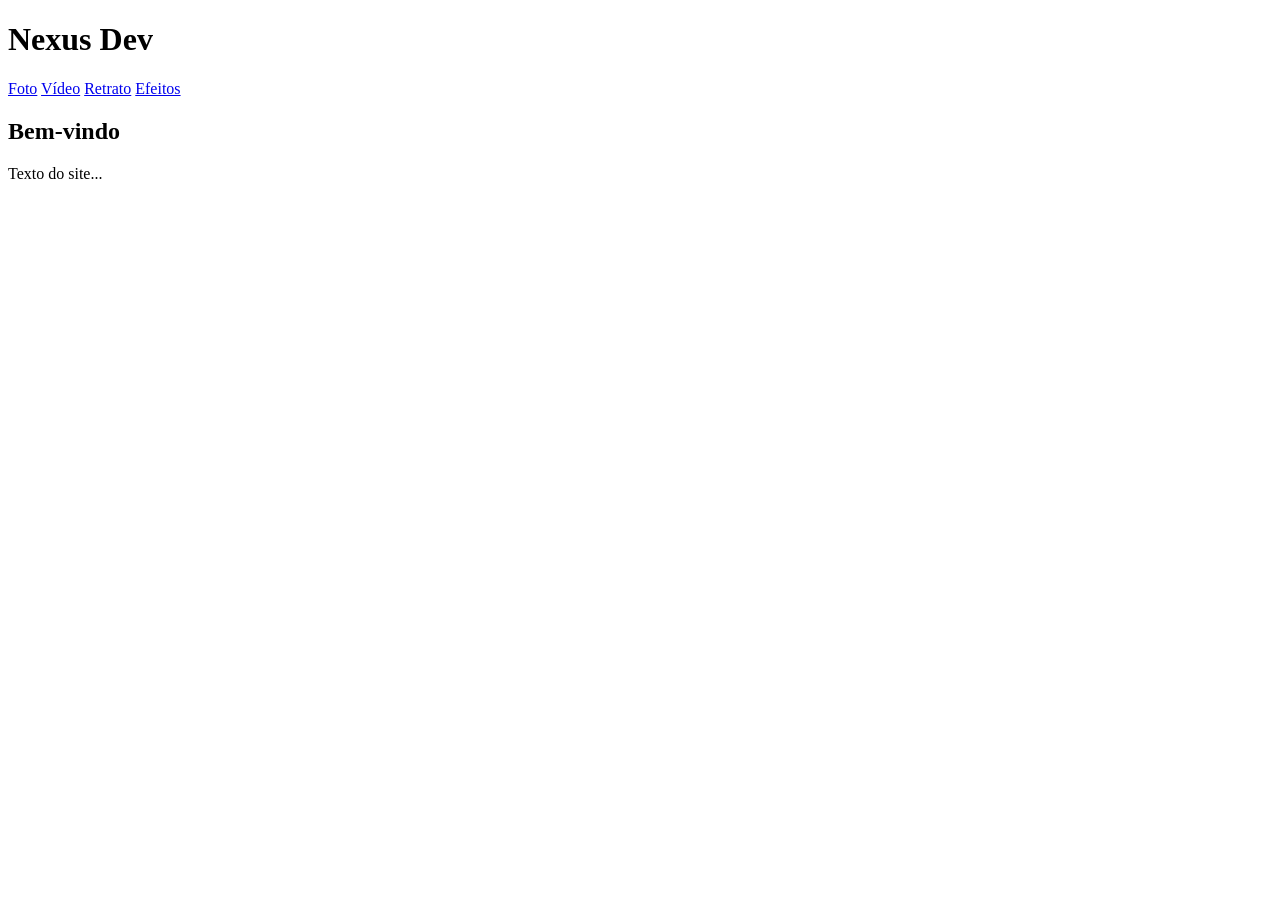
==== index.html @ 60ee3e9d "refactor: Refatorando estrutura do projeto" ====
<!DOCTYPE html>
<html lang="en">
<head>
    <meta charset="UTF-8">
    <meta name="viewport" content="width=device-width, initial-scale=1.0">
    <link rel="stylesheet" href="./src/css/estilo.css">
    <title>Nexus Dev</title>
</head>

<body>

    <header>
        <h1>Nexus Dev</h1>
        <nav>
            <a href="./pages/foto.html">Foto</a>
            <a href="./pages/video.html">Vídeo</a>
            <a href="./pages/retrato.html">Retrato</a>
            <a href="./pages/efeitos.html">Efeitos</a>
        </nav>
    </header>

    <main>

        <section>
            <h2>Bem-vindo</h2>
            <p>Texto do site...</p>
        </section>

    </main>

    <script src="./src/js/camera.js"></script>

</body>

</html>
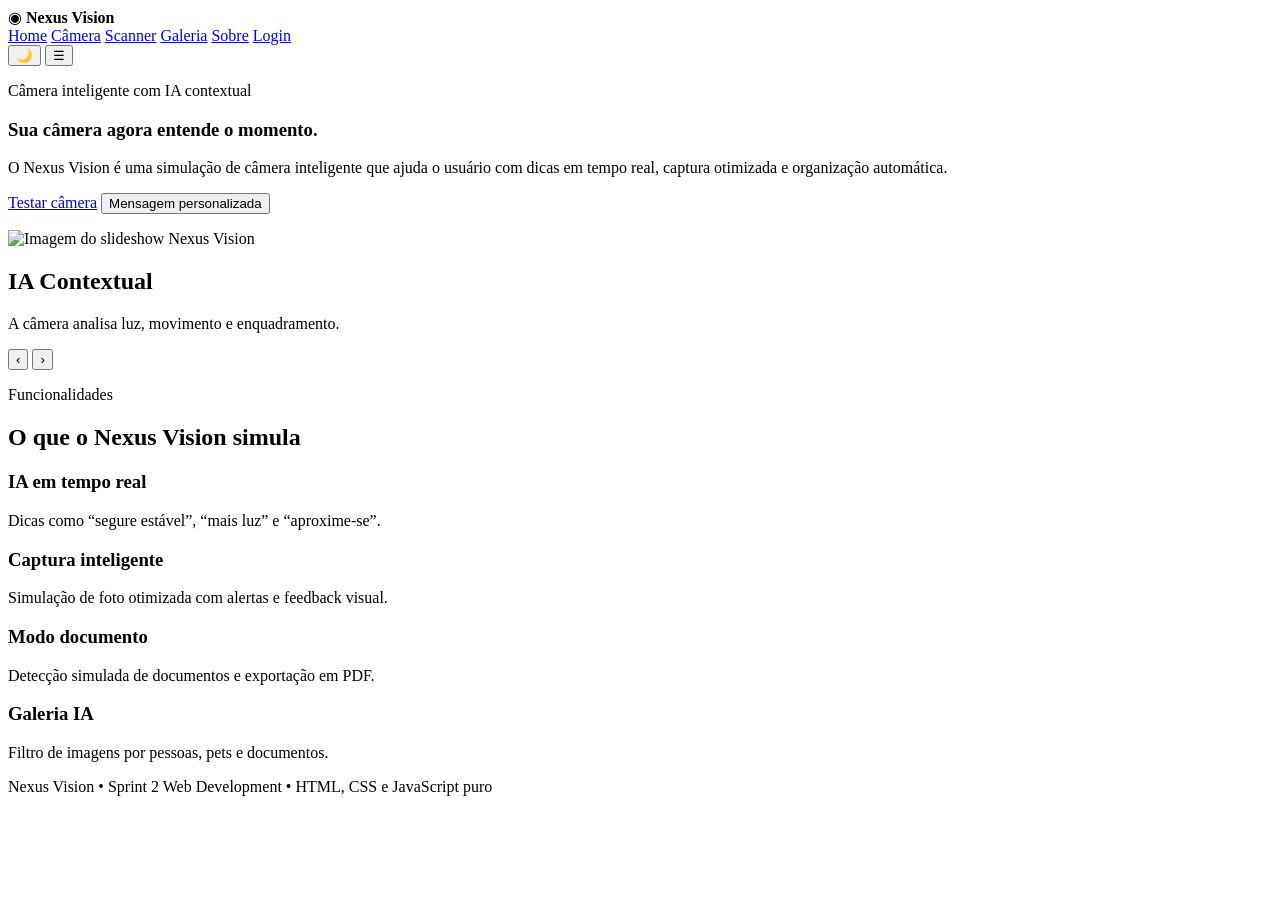
==== commit 5ec803d8: "feat: Estruturando página do html" ====
--- a/index.html
+++ b/index.html
@@ -1,35 +1,110 @@
 <!DOCTYPE html>
-<html lang="en">
+<html lang="pt-BR">
 <head>
     <meta charset="UTF-8">
     <meta name="viewport" content="width=device-width, initial-scale=1.0">
-    <link rel="stylesheet" href="./src/css/estilo.css">
-    <title>Nexus Dev</title>
+    <title>Nexus Vision | Câmera Inteligente</title>
+    <link rel="stylesheet" href="css/style.css">
 </head>
 
 <body>
 
-    <header>
-        <h1>Nexus Dev</h1>
-        <nav>
-            <a href="./pages/foto.html">Foto</a>
-            <a href="./pages/video.html">Vídeo</a>
-            <a href="./pages/retrato.html">Retrato</a>
-            <a href="./pages/efeitos.html">Efeitos</a>
+    <header class="site-header">
+        <div class="logo">
+            <span>◉</span>
+            <strong>Nexus Vision</strong>
+        </div>
+
+        <nav class="navbar" id="navbar">
+            <a href="index.html">Home</a>
+            <a href="camera.html">Câmera</a>
+            <a href="scanner.html">Scanner</a>
+            <a href="galeria.html">Galeria</a>
+            <a href="sobre.html">Sobre</a>
+            <a href="login.html" class="login-link">Login</a>
         </nav>
+
+        <button id="themeBtn" class="theme-btn">🌙</button>
+        <button id="menuBtn" class="menu-btn">☰</button>
     </header>
 
     <main>
 
-        <section>
-            <h2>Bem-vindo</h2>
-            <p>Texto do site...</p>
+        <section class="hero">
+            <article class="hero-text">
+                <p class="tag">Câmera inteligente com IA contextual</p>
+
+                <h1>Sua câmera agora entende o momento.</h1>
+
+                <p>
+                    O Nexus Vision é uma simulação de câmera inteligente que ajuda o usuário
+                    com dicas em tempo real, captura otimizada e organização automática.
+                </p>
+
+                <div class="hero-actions">
+                    <a href="camera.html" class="primary-btn">Testar câmera</a>
+                    <button id="welcomeBtn" class="secondary-btn">Mensagem personalizada</button>
+                </div>
+
+                <p id="welcomeMessage" class="welcome-message"></p>
+            </article>
+
+            <article class="hero-card">
+                <div class="phone-mockup">
+                    <div class="phone-top"></div>
+
+                    <div class="phone-screen">
+                        <div id="slideBox" class="slide-box">
+                            <img id="slideImage" src="img/banner-ia.svg" alt="Imagem do slideshow Nexus Vision">
+                        </div>
+
+                        <h2 id="slideTitle">IA Contextual</h2>
+                        <p id="slideText">A câmera analisa luz, movimento e enquadramento.</p>
+
+                        <div class="slide-controls">
+                            <button id="prevSlide">‹</button>
+                            <button id="nextSlide">›</button>
+                        </div>
+                    </div>
+                </div>
+            </article>
+        </section>
+
+        <section class="features">
+            <header class="section-header">
+                <p class="tag">Funcionalidades</p>
+                <h2>O que o Nexus Vision simula</h2>
+            </header>
+
+            <div class="cards">
+                <article class="card">
+                    <h3>IA em tempo real</h3>
+                    <p>Dicas como “segure estável”, “mais luz” e “aproxime-se”.</p>
+                </article>
+
+                <article class="card">
+                    <h3>Captura inteligente</h3>
+                    <p>Simulação de foto otimizada com alertas e feedback visual.</p>
+                </article>
+
+                <article class="card">
+                    <h3>Modo documento</h3>
+                    <p>Detecção simulada de documentos e exportação em PDF.</p>
+                </article>
+
+                <article class="card">
+                    <h3>Galeria IA</h3>
+                    <p>Filtro de imagens por pessoas, pets e documentos.</p>
+                </article>
+            </div>
         </section>
 
     </main>
 
-    <script src="./src/js/camera.js"></script>
+    <footer class="site-footer">
+        <p>Nexus Vision • Sprint 2 Web Development • HTML, CSS e JavaScript puro</p>
+    </footer>
 
+    <script src="js/main.js"></script>
 </body>
-
 </html>
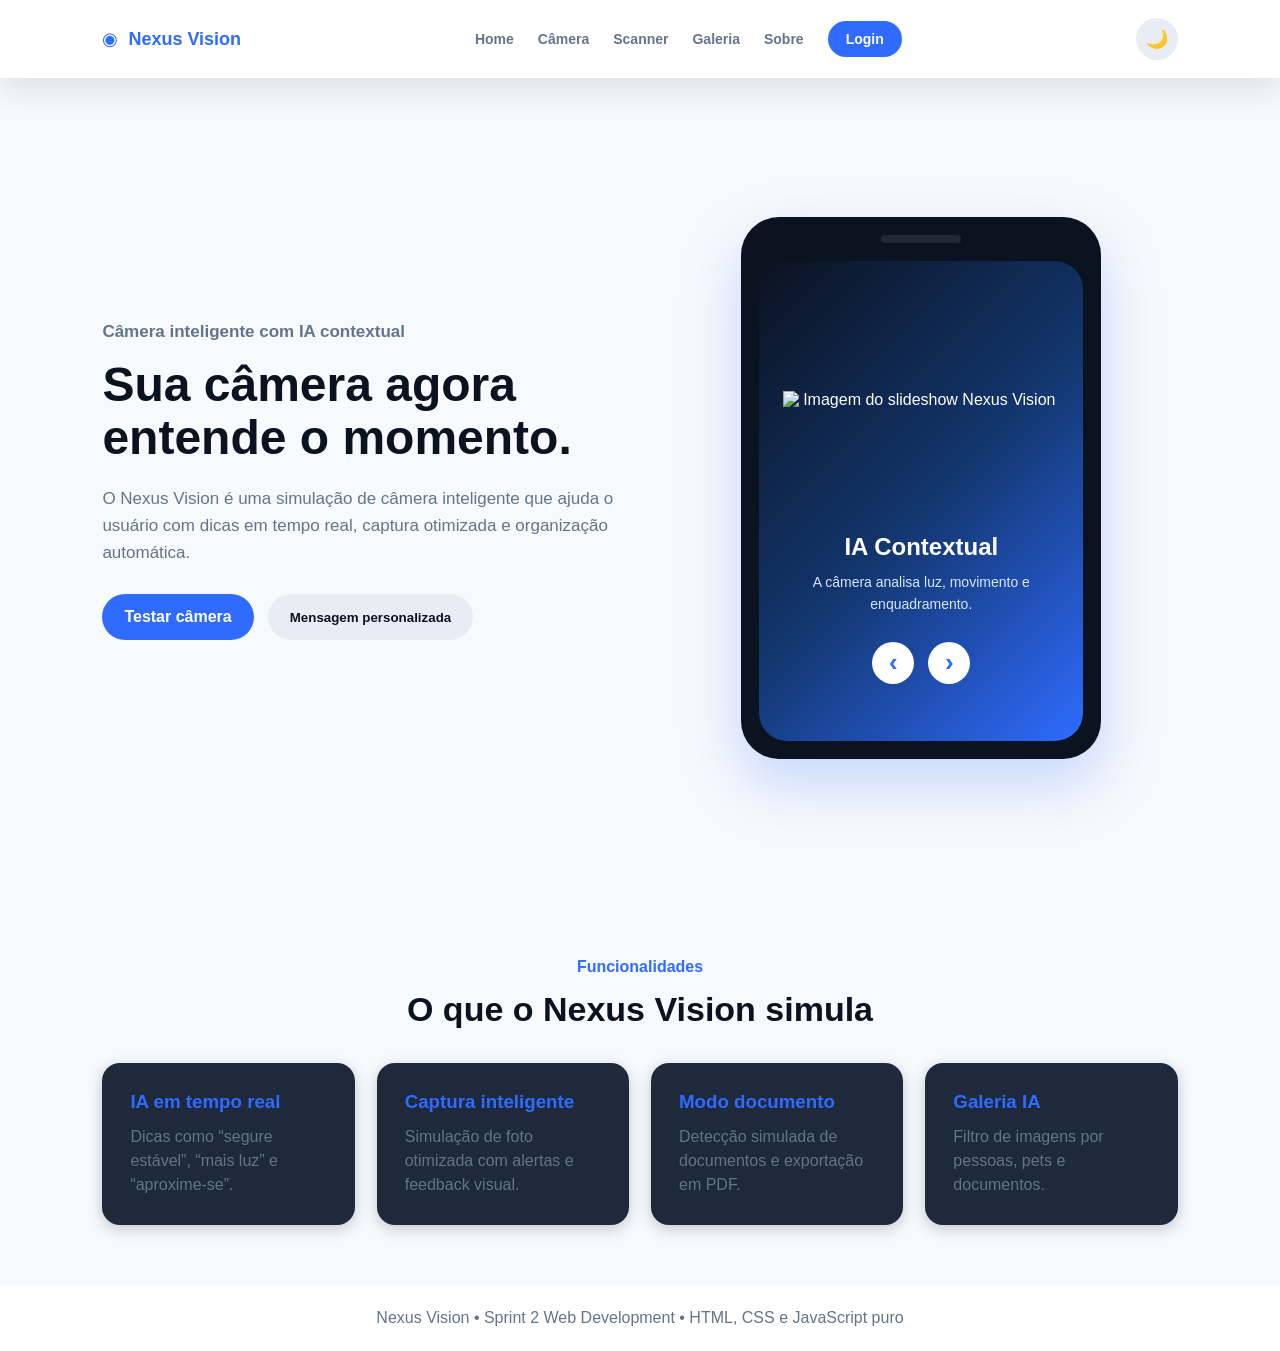
==== commit 5b313098: "fix: ajustando câmera traseira no scanner" ====
--- a/index.html
+++ b/index.html
@@ -4,7 +4,7 @@
     <meta charset="UTF-8">
     <meta name="viewport" content="width=device-width, initial-scale=1.0">
     <title>Nexus Vision | Câmera Inteligente</title>
-    <link rel="stylesheet" href="css/style.css">
+    <link rel="stylesheet" href="./src/css/estilo.css">
 </head>
 
 <body>
@@ -16,12 +16,12 @@
         </div>
 
         <nav class="navbar" id="navbar">
-            <a href="index.html">Home</a>
-            <a href="camera.html">Câmera</a>
-            <a href="scanner.html">Scanner</a>
-            <a href="galeria.html">Galeria</a>
-            <a href="sobre.html">Sobre</a>
-            <a href="login.html" class="login-link">Login</a>
+            <a href="./index.html">Home</a>
+            <a href="./pages/camera.html">Câmera</a>
+            <a href="./pages/scanner.html">Scanner</a>
+            <a href="./pages/galeria.html">Galeria</a>
+            <a href="./pages/sobre.html">Sobre</a>
+            <a href="./pages/login.html" class="login-link">Login</a>
         </nav>
 
         <button id="themeBtn" class="theme-btn">🌙</button>
@@ -42,7 +42,7 @@
                 </p>
 
                 <div class="hero-actions">
-                    <a href="camera.html" class="primary-btn">Testar câmera</a>
+                    <a href="./pages/camera.html" class="primary-btn">Testar câmera</a>
                     <button id="welcomeBtn" class="secondary-btn">Mensagem personalizada</button>
                 </div>
 
@@ -105,6 +105,8 @@
         <p>Nexus Vision • Sprint 2 Web Development • HTML, CSS e JavaScript puro</p>
     </footer>
 
-    <script src="js/main.js"></script>
+    <script src="./src/js/main.js"></script>
+     <script src="./src/js/tema.js"></script>
+    
 </body>
 </html>
--- a/src/css/estilo.css
+++ b/src/css/estilo.css
@@ -0,0 +1,655 @@
+:root {
+    --blue: #2F6BFF;
+    --light-blue: #5CAEFF;
+    --navy: #0B1220;
+    --gray: #64748B;
+    --light-gray: #E8EDF5;
+    --white: #FFFFFF;
+    --bg: #F7FAFC;
+    --text: #0B1220;
+    --card: #FFFFFF;
+    --shadow: 0 10px 35px rgba(15, 23, 42, 0.12);
+}
+
+.dark-mode {
+    --bg: #0B1220;
+    --text: #FFFFFF;
+    --card: #111827;
+    --gray: #AEB7C6;
+    --light-gray: #1F2937;
+    --shadow: 0 10px 35px rgba(0, 0, 0, 0.35);
+}
+
+* {
+    margin: 0;
+    padding: 0;
+    box-sizing: border-box;
+}
+
+body {
+    font-family: Arial, Helvetica, sans-serif;
+    background: var(--bg);
+    color: var(--text);
+}
+
+a {
+    text-decoration: none;
+    color: inherit;
+}
+
+button {
+    cursor: pointer;
+    font-family: inherit;
+}
+
+.site-header {
+    width: 100%;
+    padding: 18px 8%;
+    display: flex;
+    align-items: center;
+    justify-content: space-between;
+    background: var(--card);
+    box-shadow: var(--shadow);
+    position: sticky;
+    top: 0;
+    z-index: 20;
+}
+
+.logo {
+    display: flex;
+    align-items: center;
+    gap: 10px;
+    color: var(--blue);
+    font-size: 18px;
+}
+
+.navbar {
+    display: flex;
+    align-items: center;
+    gap: 24px;
+}
+
+.navbar a {
+    color: var(--gray);
+    font-weight: bold;
+    font-size: 14px;
+}
+
+.navbar a:hover {
+    color: var(--blue);
+}
+
+.login-link {
+    background: var(--blue);
+    color: white !important;
+    padding: 10px 18px;
+    border-radius: 20px;
+}
+
+.theme-btn,
+.menu-btn {
+    border: none;
+    background: var(--light-gray);
+    color: var(--text);
+    width: 42px;
+    height: 42px;
+    border-radius: 50%;
+    font-size: 18px;
+}
+
+.menu-btn {
+    display: none;
+}
+
+.hero {
+    min-height: calc(100vh - 80px);
+    padding: 70px 8%;
+    display: flex;
+    align-items: center;
+    justify-content: space-between;
+    gap: 50px;
+}
+
+.hero-text,
+.hero-card {
+    flex: 1;
+}
+
+.tag {
+    color: var(--blue);
+    font-weight: bold;
+    margin-bottom: 14px;
+}
+
+.hero h1 {
+    font-size: 48px;
+    line-height: 1.1;
+    margin-bottom: 20px;
+}
+
+.hero p {
+    color: var(--gray);
+    font-size: 17px;
+    line-height: 1.6;
+}
+
+.hero-actions {
+    margin-top: 28px;
+    display: flex;
+    gap: 14px;
+    flex-wrap: wrap;
+}
+
+.primary-btn,
+.secondary-btn {
+    padding: 14px 22px;
+    border-radius: 24px;
+    font-weight: bold;
+    border: none;
+}
+
+.primary-btn {
+    background: var(--blue);
+    color: white;
+}
+
+.secondary-btn {
+    background: var(--light-gray);
+    color: var(--text);
+}
+
+.welcome-message {
+    margin-top: 18px;
+    font-weight: bold;
+    color: var(--blue) !important;
+}
+
+.phone-mockup {
+    max-width: 360px;
+    margin: 0 auto;
+    background: var(--navy);
+    border-radius: 38px;
+    padding: 18px;
+    box-shadow: 0 25px 60px rgba(47, 107, 255, 0.25);
+}
+
+.phone-top {
+    width: 80px;
+    height: 8px;
+    background: #1F2937;
+    border-radius: 20px;
+    margin: 0 auto 18px;
+}
+
+.phone-screen {
+    min-height: 480px;
+    border-radius: 28px;
+    background: linear-gradient(135deg, #0B1220, #12356B, #2F6BFF);
+    padding: 24px;
+    color: white;
+    text-align: center;
+}
+
+.slide-box {
+    height: 230px;
+    display: flex;
+    align-items: center;
+    justify-content: center;
+}
+
+.slide-box img {
+    width: 100%;
+    max-height: 220px;
+}
+
+.phone-screen h2 {
+    margin: 18px 0 10px;
+}
+
+.phone-screen p {
+    color: #D9E6FF;
+    font-size: 14px;
+}
+
+.slide-controls {
+    margin-top: 26px;
+    display: flex;
+    justify-content: center;
+    gap: 14px;
+}
+
+.slide-controls button {
+    width: 42px;
+    height: 42px;
+    border-radius: 50%;
+    border: none;
+    background: white;
+    color: var(--blue);
+    font-size: 26px;
+    font-weight: bold;
+}
+
+.features {
+    padding: 60px 8%;
+}
+
+.section-header {
+    text-align: center;
+    margin-bottom: 34px;
+}
+
+.section-header h2 {
+    font-size: 34px;
+}
+
+.cards {
+    display: flex;
+    gap: 22px;
+    flex-wrap: wrap;
+}
+
+.card {
+    flex: 1 1 230px;
+    background: var(--card);
+    padding: 28px;
+    border-radius: 24px;
+    box-shadow: var(--shadow);
+}
+
+.card h3 {
+    margin-bottom: 12px;
+    color: var(--blue);
+}
+
+.card p {
+    color: var(--gray);
+    line-height: 1.5;
+}
+
+.site-footer {
+    padding: 24px 8%;
+    text-align: center;
+    background: var(--card);
+    color: var(--gray);
+}
+
+@media (max-width: 850px) {
+    .navbar {
+        display: none;
+        position: absolute;
+        top: 78px;
+        right: 8%;
+        background: var(--card);
+        box-shadow: var(--shadow);
+        border-radius: 20px;
+        padding: 20px;
+        flex-direction: column;
+        align-items: flex-start;
+    }
+
+    .navbar.active {
+        display: flex;
+    }
+
+    .menu-btn {
+        display: block;
+    }
+
+    .hero {
+        flex-direction: column;
+        text-align: center;
+    }
+
+    .hero h1 {
+        font-size: 36px;
+    }
+
+    .hero-actions {
+        justify-content: center;
+    }
+}
+/* ===================================
+   CAMERA INTELIGENTE
+=================================== */
+
+.camera-container {
+    display: flex;
+    flex-direction: column;
+    align-items: center;
+    gap: 25px;
+    padding: 20px;
+}
+
+.camera-preview {
+    width: 360px;
+    height: 500px;
+    border-radius: 20px;
+    overflow: hidden;
+    position: relative;
+    display: flex;
+    justify-content: center;
+    align-items: center;
+    transition: 0.4s;
+    border: 3px solid #00ffaa;
+    background: #111827;
+}
+
+#cameraVideo {
+    width: 100%;
+    height: 100%;
+    object-fit: cover;
+}
+
+.overlay {
+    position: absolute;
+    top: 15px;
+    left: 15px;
+    background: rgba(0, 255, 170, 0.2);
+    border: 1px solid #00ffaa;
+    padding: 10px;
+    border-radius: 10px;
+    color: white;
+    font-size: 14px;
+    backdrop-filter: blur(5px);
+}
+
+.camera-info {
+    position: absolute;
+    bottom: 15px;
+    background: rgba(0, 0, 0, 0.5);
+    padding: 10px 16px;
+    border-radius: 10px;
+    color: white;
+}
+
+.camera-acoes {
+    display: flex;
+    gap: 15px;
+}
+
+.camera-acoes button {
+    padding: 14px 30px;
+    border: none;
+    border-radius: 12px;
+    background: #00ffaa;
+    color: black;
+    font-size: 16px;
+    font-weight: bold;
+    cursor: pointer;
+    transition: 0.3s;
+}
+
+.camera-acoes button:hover {
+    transform: scale(1.05);
+}
+
+.status-camera {
+    font-size: 18px;
+    color: white;
+}
+
+.modos-camera {
+    display: flex;
+    gap: 12px;
+}
+
+.modo {
+    padding: 12px 18px;
+    border: none;
+    border-radius: 10px;
+    background: #1e293b;
+    color: white;
+    cursor: pointer;
+    transition: 0.3s;
+}
+
+.modo:hover {
+    transform: scale(1.03);
+}
+
+.ativo {
+    background: #00ffaa;
+    color: black;
+    font-weight: bold;
+}
+
+.flash {
+    animation: flashAnim 0.3s;
+}
+
+@keyframes flashAnim {
+
+    0% {
+        filter: brightness(2);
+    }
+
+    100% {
+        filter: brightness(1);
+    }
+}
+
+.retrato-mode {
+    border-color: #00ffaa;
+}
+
+.noturno-mode {
+    border-color: #6366f1;
+    filter: brightness(0.5);
+}
+
+.iahd-mode {
+    border-color: #facc15;
+    filter: contrast(1.2) saturate(1.3);
+}
+.topo {
+    text-align: center;
+    padding-top: 25px;
+}
+
+.topo .logo {
+    display: block;
+    font-size: 30px;
+    font-weight: 700;
+    color: var(--navy);
+    letter-spacing: 0.5px;
+    margin-bottom: 6px;
+}
+
+.topo .logo span {
+    color: #38bdf8;
+}
+
+.logo span {
+    color: var(--blue);
+}
+/* SCANNER */
+.scanner-container {
+    display: flex;
+    flex-direction: column;
+    align-items: center;
+    gap: 25px;
+    padding: 20px;
+}
+
+.scanner-area {
+    width: 360px;
+    height: 500px;
+    border-radius: 20px;
+    overflow: hidden;
+    position: relative;
+    background: black;
+    border: 3px solid #38bdf8;
+}
+
+#scannerVideo {
+    width: 100%;
+    height: 100%;
+    object-fit: cover;
+    
+}
+
+.scanner-overlay {
+    position: absolute;
+    inset: 0;
+
+    display: flex;
+    justify-content: center;
+    align-items: center;
+}
+
+.scanner-box {
+    width: 250px;
+    height: 340px;
+
+    border: 3px solid #38bdf8;
+    border-radius: 12px;
+
+    box-shadow: 0 0 15px rgba(56, 189, 248, 0.4);
+}
+
+.scanner-line {
+    position: absolute;
+
+    width: 250px;
+    height: 4px;
+
+    background: #38bdf8;
+
+    top: 80px;
+
+    border-radius: 20px;
+
+    box-shadow: 0 0 12px #38bdf8;
+}
+
+.scanner-active .scanner-line {
+
+    animation:
+        scannerMove 2s ease-in-out infinite alternate;
+
+}
+
+@keyframes scannerMove {
+
+    0% {
+        top: 80px;
+    }
+
+    100% {
+        top: 400px;
+    }
+}
+
+.scanner-info {
+    color: white;
+    font-size: 18px;
+}
+
+#scan-btn {
+
+    padding: 14px 28px;
+
+    border: none;
+    border-radius: 12px;
+
+    background: #38bdf8;
+
+    color: white;
+
+    font-size: 16px;
+
+    cursor: pointer;
+
+    transition: 0.3s;
+}
+
+#scan-btn:hover {
+    transform: scale(1.05);
+}
+
+.galeria-container {
+    padding: 20px;
+}
+
+.filtros {
+    display: flex;
+    justify-content: center;
+    gap: 12px;
+    flex-wrap: wrap;
+    margin-bottom: 25px;
+}
+
+.filter-btn {
+    padding: 12px 18px;
+    border: none;
+    border-radius: 10px;
+    background: #1e293b;
+    color: white;
+    cursor: pointer;
+    transition: 0.3s;
+}
+
+.filter-btn:hover {
+    transform: scale(1.04);
+}
+
+.filter-btn.ativo {
+    background: #38bdf8;
+}
+
+.cards-galeria {
+    display: grid;
+
+    grid-template-columns:
+        repeat(auto-fit, minmax(160px, 1fr));
+
+    gap: 20px;
+}
+
+.card {
+    background: #1e293b;
+
+    border-radius: 18px;
+
+    overflow: hidden;
+
+    color: white;
+
+    transition: 0.3s;
+
+    box-shadow: 0 4px 15px rgba(0,0,0,0.2);
+}
+
+.card:hover {
+    transform: translateY(-6px);
+}
+
+.card img {
+    width: 100%;
+    height: 220px;
+    object-fit: cover;
+}
+
+.card-info {
+    padding: 15px;
+}
+
+.card-info h3 {
+    margin-bottom: 8px;
+    font-size: 18px;
+}
+
+.card-info p {
+    color: #cbd5e1;
+    font-size: 14px;
+}
+
+@media (max-width: 480px) {
+
+    .cards-galeria {
+
+        grid-template-columns: 1fr;
+
+    }
+
+}
